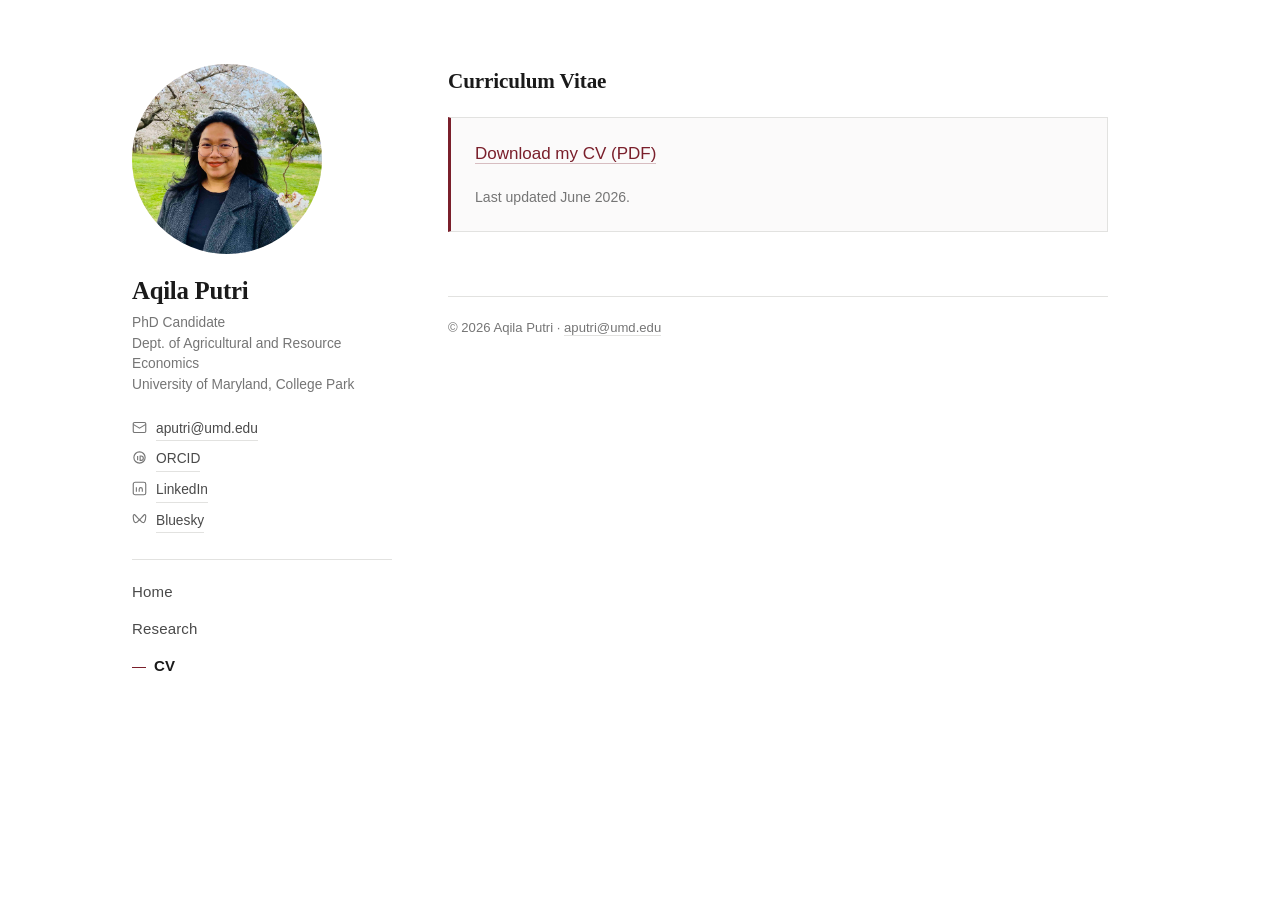
==== cv.html @ e0fd41c8 "Add files via upload" ====
<!DOCTYPE html>
<html lang="en">
<head>
<meta charset="utf-8">
<meta name="viewport" content="width=device-width, initial-scale=1">
<title>CV &middot; Aqila Putri</title>
<meta name="description" content="Curriculum vitae of Aqila Putri.">
<link rel="stylesheet" href="assets/style.css">
</head>
<body>

<div class="wrap">

  <!-- ================= SIDEBAR ================= -->
  <aside class="sidebar">
    <img class="portrait" src="assets/photo.jpg" alt="Aqila Putri">

    <h1>Aqila Putri</h1>
    <p class="affil">PhD Candidate<br>
      Dept. of Agricultural and Resource Economics<br>
      University of Maryland, College Park</p>

    <ul class="meta">
      <li>
        <span class="ico" aria-hidden="true"><svg width="15" height="15" viewBox="0 0 24 24" fill="none" stroke="currentColor" stroke-width="1.8"><rect x="2" y="4" width="20" height="16" rx="2"/><path d="m2 7 10 6 10-6"/></svg></span>
        <a href="mailto:aputri@umd.edu">aputri@umd.edu</a>
      </li>
      <li>
        <span class="ico" aria-hidden="true"><svg width="15" height="15" viewBox="0 0 24 24" fill="none" stroke="currentColor" stroke-width="1.8"><circle cx="12" cy="12" r="9"/><path d="M9 9.5v7M9 6.8v.01M13 16.5v-7h1.6a3.5 3.5 0 0 1 0 7Z"/></svg></span>
        <a href="https://orcid.org/0009-0000-8773-0417">ORCID</a>
      </li>
      <li>
        <span class="ico" aria-hidden="true"><svg width="15" height="15" viewBox="0 0 24 24" fill="none" stroke="currentColor" stroke-width="1.8"><rect x="2" y="2" width="20" height="20" rx="3"/><path d="M7 10v7M7 7v.01M11.5 17v-4a2.5 2.5 0 0 1 5 0v4"/></svg></span>
        <a href="https://www.linkedin.com/in/aqilaputri/">LinkedIn</a>
      </li>
      <li>
        <span class="ico" aria-hidden="true"><svg width="15" height="15" viewBox="0 0 24 24" fill="none" stroke="currentColor" stroke-width="1.8"><path d="M4 4c3 2.5 5.5 6 8 9 2.5-3 5-6.5 8-9 1.5 0 2 1.2 2 2.5 0 3-1 8-2 9.5-1 1.5-3.5 1-5-.5-1.2-1.2-2.2-2.5-3-3.6-.8 1.1-1.8 2.4-3 3.6-1.5 1.5-4 2-5 .5C3 15 2 10 2 6.5 2 5.2 2.5 4 4 4Z"/></svg></span>
        <a href="https://bsky.app/profile/aqilalistya.bsky.social">Bluesky</a>
      </li>
    </ul>

    <nav>
      <ul>
        <li><a href="index.html">Home</a></li>
        <li><a href="research.html">Research</a></li>
        <li><a href="cv.html" class="here">CV</a></li>
      </ul>
    </nav>
  </aside>

  <!-- ================= CONTENT ================= -->
  <main class="content">

    <div class="section">
      <h2>Curriculum Vitae</h2>

      <div class="callout">
        <!-- Currently points at your Dropbox copy so the link works immediately.
             To host the PDF on the site instead, drop the file at assets/cv.pdf
             and change the href below to "assets/cv.pdf". -->
        <p><a href="https://www.dropbox.com/scl/fi/r4vkyi840vp9t6bpu9j5k/260615_AP_CV.pdf?rlkey=cpc2yhgdc3h8gnq4vl2wtkf0z&amp;dl=0">Download my CV (PDF)</a></p>
        <p style="font-size:0.88rem; color:var(--ink-faint); margin-top:10px;">
          Last updated June 2026.
        </p>
      </div>
    </div>

    <footer>
      &copy; 2026 Aqila Putri &middot; <a href="mailto:aputri@umd.edu">aputri@umd.edu</a>
    </footer>

  </main>
</div>

</body>
</html>
---- assets/style.css ----
/* ---------------------------------------------------------------
   Aqila Putri — academic site
   Clean, minimal, sidebar layout. No build step, no dependencies.
   --------------------------------------------------------------- */

:root {
  --ink:        #1a1a1a;
  --ink-soft:   #4a4a4a;
  --ink-faint:  #757575;
  --rule:       #e2e2e0;
  --accent:     #7a1f2b;   /* muted maroon — nods to UMD without shouting */
  --accent-soft:#f3ecec;
  --bg:         #ffffff;
  --sans: "Helvetica Neue", Helvetica, Arial, sans-serif;
  --serif: Georgia, "Times New Roman", Times, serif;
}

* { box-sizing: border-box; }

html { -webkit-text-size-adjust: 100%; }

body {
  margin: 0;
  background: var(--bg);
  color: var(--ink);
  font-family: var(--sans);
  font-size: 17px;
  line-height: 1.65;
  -webkit-font-smoothing: antialiased;
}

a {
  color: var(--accent);
  text-decoration: none;
  border-bottom: 1px solid rgba(122, 31, 43, 0.28);
  transition: border-color .15s ease, color .15s ease;
}

a:hover {
  border-bottom-color: var(--accent);
}

/* ---------- Layout ---------- */

.wrap {
  max-width: 1080px;
  margin: 0 auto;
  padding: 0 32px;
  display: flex;
  align-items: flex-start;
  gap: 56px;
}

.sidebar {
  width: 260px;
  flex: 0 0 260px;
  padding: 64px 0 48px;
  position: sticky;
  top: 0;
}

.content {
  flex: 1 1 auto;
  min-width: 0;
  padding: 64px 0 96px;
  max-width: 660px;
}

/* ---------- Sidebar ---------- */

.portrait {
  width: 190px;
  height: 190px;
  border-radius: 50%;
  object-fit: cover;
  display: block;
  margin-bottom: 22px;
  background: var(--accent-soft);
}

.sidebar h1 {
  font-family: var(--serif);
  font-size: 1.55rem;
  line-height: 1.25;
  font-weight: 600;
  margin: 0 0 6px;
  letter-spacing: -0.01em;
}

.sidebar .affil {
  font-size: 0.86rem;
  line-height: 1.5;
  color: var(--ink-faint);
  margin: 0 0 22px;
}

.meta {
  list-style: none;
  margin: 0 0 26px;
  padding: 0;
  font-size: 0.86rem;
}

.meta li {
  margin-bottom: 7px;
  display: flex;
  align-items: baseline;
  gap: 9px;
}

.meta .ico {
  flex: 0 0 15px;
  color: var(--ink-faint);
  display: inline-flex;
  align-items: center;
  justify-content: center;
  position: relative;
  top: 2px;
}

.meta .ico svg { display: block; }

.meta a {
  color: var(--ink-soft);
  border-bottom-color: var(--rule);
  word-break: break-word;
}

.meta a:hover {
  color: var(--accent);
  border-bottom-color: var(--accent);
}

/* ---------- Nav ---------- */

nav {
  border-top: 1px solid var(--rule);
  padding-top: 18px;
}

nav ul {
  list-style: none;
  margin: 0;
  padding: 0;
}

nav li { margin-bottom: 9px; }

nav a {
  font-size: 0.94rem;
  color: var(--ink-soft);
  border-bottom: none;
  letter-spacing: 0.01em;
}

nav a:hover { color: var(--accent); }

nav a.here {
  color: var(--ink);
  font-weight: 600;
}

nav a.here::before {
  content: "";
  display: inline-block;
  width: 14px;
  height: 1px;
  background: var(--accent);
  vertical-align: middle;
  margin-right: 8px;
}

/* ---------- Content typography ---------- */

.content h2 {
  font-family: var(--serif);
  font-size: 1.32rem;
  font-weight: 600;
  margin: 0 0 18px;
  letter-spacing: -0.005em;
}

.content h2 + p { margin-top: 0; }

.content .section {
  margin-bottom: 52px;
}

.content .section:last-child { margin-bottom: 0; }

.content p {
  margin: 0 0 18px;
}

.content p:last-child { margin-bottom: 0; }

/* ---------- Education list ---------- */

.edu {
  list-style: none;
  margin: 0;
  padding: 0;
}

.edu li {
  padding: 0 0 14px 0;
  margin-bottom: 14px;
  border-bottom: 1px solid var(--rule);
}

.edu li:last-child {
  border-bottom: none;
  margin-bottom: 0;
  padding-bottom: 0;
}

.edu .degree { display: block; }

.edu .school {
  display: block;
  font-size: 0.9rem;
  color: var(--ink-faint);
  margin-top: 1px;
}

/* ---------- Papers ---------- */

.paper {
  padding-bottom: 26px;
  margin-bottom: 26px;
  border-bottom: 1px solid var(--rule);
}

.paper:last-child {
  border-bottom: none;
  margin-bottom: 0;
  padding-bottom: 0;
}

.paper .title {
  font-family: var(--serif);
  font-size: 1.06rem;
  font-weight: 600;
  line-height: 1.4;
  margin: 0 0 5px;
}

.paper .byline {
  font-size: 0.9rem;
  color: var(--ink-faint);
  margin: 0 0 10px;
}

.paper .byline em { font-style: italic; }

.abstract {
  font-size: 0.94rem;
  line-height: 1.6;
  color: var(--ink-soft);
  margin: 0;
}

.abstract[hidden] { display: none; }

.toggle {
  background: none;
  border: none;
  padding: 0;
  margin: 0 0 10px;
  font: inherit;
  font-size: 0.84rem;
  letter-spacing: 0.04em;
  text-transform: uppercase;
  color: var(--accent);
  cursor: pointer;
  border-bottom: 1px solid rgba(122, 31, 43, 0.28);
  line-height: 1.4;
}

.toggle:hover { border-bottom-color: var(--accent); }

.tag {
  display: inline-block;
  font-size: 0.72rem;
  letter-spacing: 0.07em;
  text-transform: uppercase;
  color: var(--accent);
  background: var(--accent-soft);
  padding: 2px 8px;
  border-radius: 3px;
  margin-bottom: 8px;
  font-weight: 600;
}

/* ---------- Simple list (works in progress) ---------- */

.wip {
  list-style: none;
  margin: 0;
  padding: 0;
}

.wip li {
  padding-left: 24px;
  position: relative;
  margin-bottom: 14px;
  line-height: 1.55;
}

.wip li::before {
  content: "—";
  position: absolute;
  left: 0;
  color: var(--ink-faint);
}

.wip .with {
  display: block;
  font-size: 0.88rem;
  color: var(--ink-faint);
}

/* ---------- Callout (CV page) ---------- */

.callout {
  border: 1px solid var(--rule);
  border-left: 3px solid var(--accent);
  padding: 22px 24px;
  background: #fbfafa;
}

.callout p:last-child { margin-bottom: 0; }

/* ---------- Footer ---------- */

footer {
  margin-top: 64px;
  padding-top: 20px;
  border-top: 1px solid var(--rule);
  font-size: 0.82rem;
  color: var(--ink-faint);
}

footer a { color: var(--ink-faint); border-bottom-color: var(--rule); }

/* ---------- Responsive ---------- */

@media (max-width: 800px) {
  body { font-size: 16px; }

  .wrap {
    flex-direction: column;
    gap: 0;
    padding: 0 24px;
  }

  .sidebar {
    width: 100%;
    flex: 1 1 auto;
    position: static;
    padding: 44px 0 26px;
    text-align: center;
  }

  .portrait {
    margin: 0 auto 20px;
    width: 158px;
    height: 158px;
  }

  .meta {
    display: inline-block;
    text-align: left;
  }

  nav {
    margin-top: 4px;
  }

  nav ul {
    display: flex;
    flex-wrap: wrap;
    justify-content: center;
    gap: 6px 22px;
  }

  nav li { margin-bottom: 0; }

  nav a.here::before { display: none; }

  .content {
    padding: 30px 0 72px;
    max-width: none;
  }
}
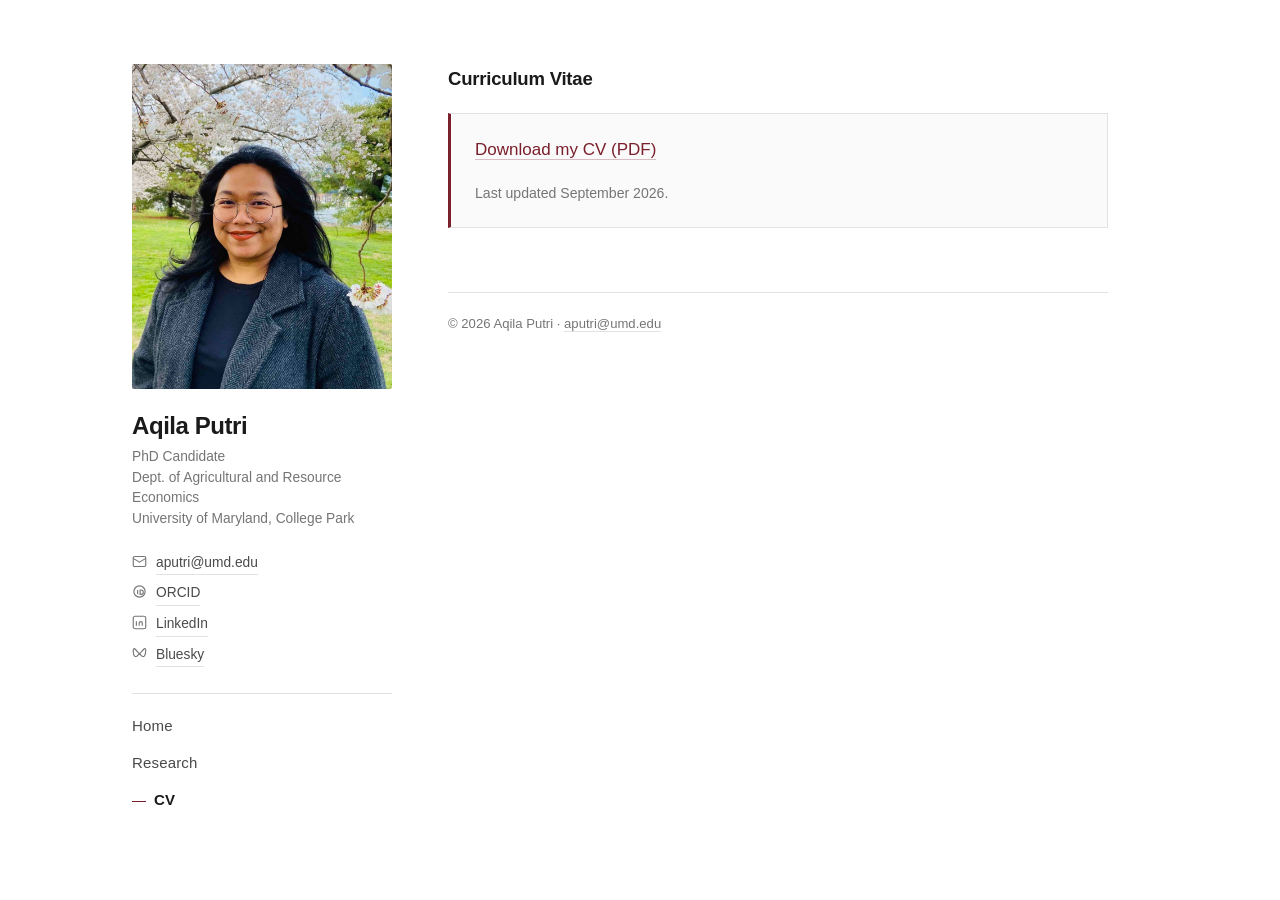
==== commit 0a1cffa7: "update CV link" ====
--- a/cv.html
+++ b/cv.html
@@ -58,9 +58,9 @@
         <!-- Currently points at your Dropbox copy so the link works immediately.
              To host the PDF on the site instead, drop the file at assets/cv.pdf
              and change the href below to "assets/cv.pdf". -->
-        <p><a href="https://www.dropbox.com/scl/fi/r4vkyi840vp9t6bpu9j5k/260615_AP_CV.pdf?rlkey=cpc2yhgdc3h8gnq4vl2wtkf0z&amp;dl=0">Download my CV (PDF)</a></p>
+        <p><a href="https://www.dropbox.com/scl/fi/oh1rkvjb0yhg8dn993gv7/260915_Putri_CV.pdf?rlkey=928ec3kgqtmodaqtmrmslo350&amp;dl=0">Download my CV (PDF)</a></p>
         <p style="font-size:0.88rem; color:var(--ink-faint); margin-top:10px;">
-          Last updated June 2026.
+          Last updated September 2026.
         </p>
       </div>
     </div>
--- a/assets/style.css
+++ b/assets/style.css
@@ -11,8 +11,7 @@
   --accent:     #7a1f2b;   /* muted maroon — nods to UMD without shouting */
   --accent-soft:#f3ecec;
   --bg:         #ffffff;
-  --sans: "Helvetica Neue", Helvetica, Arial, sans-serif;
-  --serif: Georgia, "Times New Roman", Times, serif;
+  --sans: -apple-system, BlinkMacSystemFont, "Helvetica Neue", Helvetica, Arial, sans-serif;
 }
 
 * { box-sizing: border-box; }
@@ -69,9 +68,9 @@
 /* ---------- Sidebar ---------- */
 
 .portrait {
-  width: 190px;
-  height: 190px;
-  border-radius: 50%;
+  width: 100%;
+  aspect-ratio: 4 / 5;
+  border-radius: 2px;
   object-fit: cover;
   display: block;
   margin-bottom: 22px;
@@ -79,12 +78,11 @@
 }
 
 .sidebar h1 {
-  font-family: var(--serif);
-  font-size: 1.55rem;
+  font-size: 1.5rem;
   line-height: 1.25;
-  font-weight: 600;
+  font-weight: 700;
   margin: 0 0 6px;
-  letter-spacing: -0.01em;
+  letter-spacing: -0.018em;
 }
 
 .sidebar .affil {
@@ -173,11 +171,10 @@
 /* ---------- Content typography ---------- */
 
 .content h2 {
-  font-family: var(--serif);
-  font-size: 1.32rem;
-  font-weight: 600;
+  font-size: 1.16rem;
+  font-weight: 700;
   margin: 0 0 18px;
-  letter-spacing: -0.005em;
+  letter-spacing: -0.012em;
 }
 
 .content h2 + p { margin-top: 0; }
@@ -238,11 +235,11 @@
 }
 
 .paper .title {
-  font-family: var(--serif);
-  font-size: 1.06rem;
+  font-size: 1.02rem;
   font-weight: 600;
   line-height: 1.4;
   margin: 0 0 5px;
+  letter-spacing: -0.008em;
 }
 
 .paper .byline {
@@ -364,8 +361,7 @@
 
   .portrait {
     margin: 0 auto 20px;
-    width: 158px;
-    height: 158px;
+    width: 210px;
   }
 
   .meta {
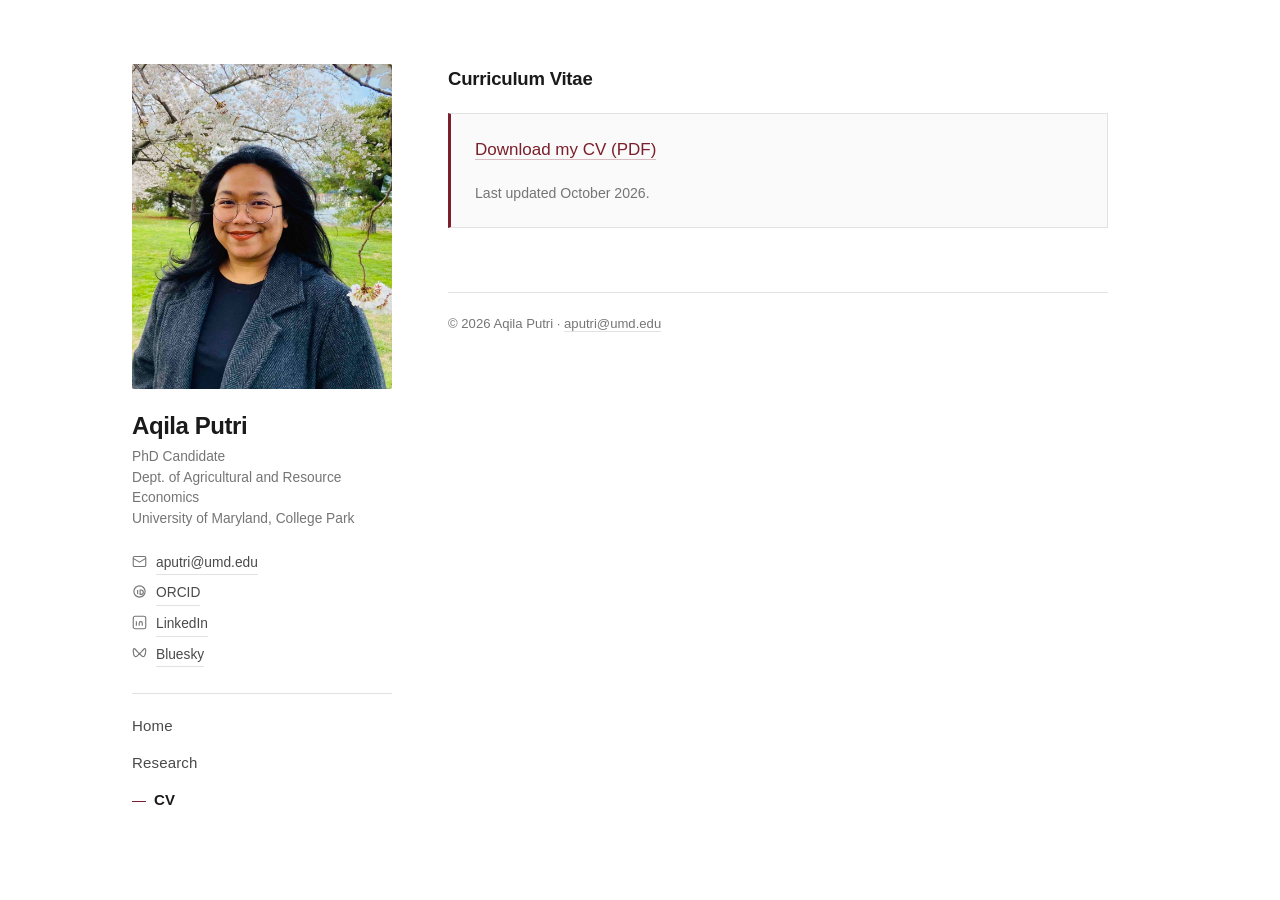
==== commit 33b1bc6f: "Update abstract and CV link" ====
--- a/cv.html
+++ b/cv.html
@@ -58,9 +58,9 @@
         <!-- Currently points at your Dropbox copy so the link works immediately.
              To host the PDF on the site instead, drop the file at assets/cv.pdf
              and change the href below to "assets/cv.pdf". -->
-        <p><a href="https://www.dropbox.com/scl/fi/oh1rkvjb0yhg8dn993gv7/260915_Putri_CV.pdf?rlkey=928ec3kgqtmodaqtmrmslo350&amp;dl=0">Download my CV (PDF)</a></p>
+        <p><a href="https://www.dropbox.com/scl/fi/q3mo3j8kahfp2asqs1l8y/261002-Putri_CV.pdf?rlkey=tkoo0zcypy80v5rrehh0vq9q4&amp;dl=0">Download my CV (PDF)</a></p>
         <p style="font-size:0.88rem; color:var(--ink-faint); margin-top:10px;">
-          Last updated September 2026.
+          Last updated October 2026.
         </p>
       </div>
     </div>
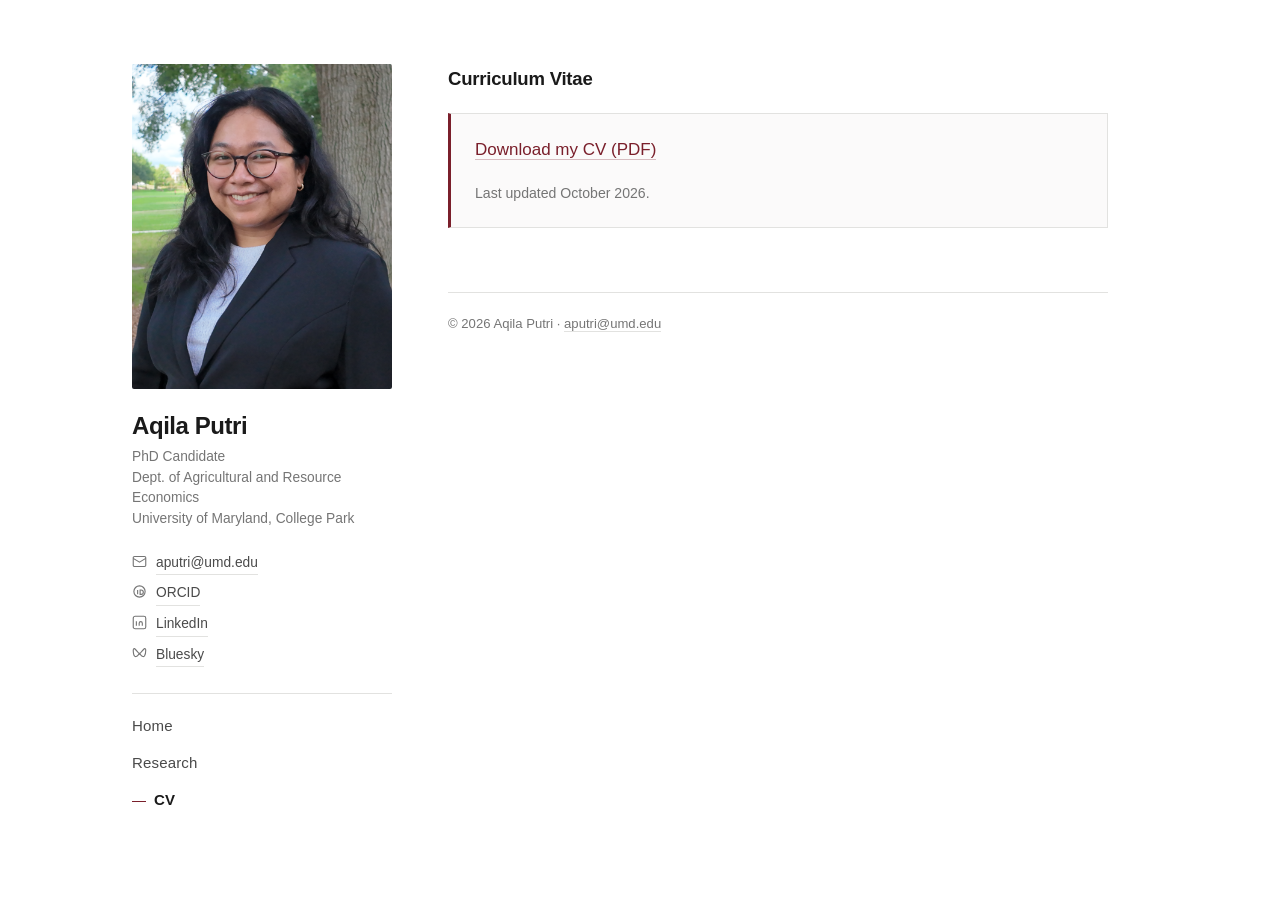
==== commit b3f0bacf: "Add JMP page, self-hosted cv and paper PDFs, new photo" ====
--- a/cv.html
+++ b/cv.html
@@ -6,6 +6,7 @@
 <title>CV &middot; Aqila Putri</title>
 <meta name="description" content="Curriculum vitae of Aqila Putri.">
 <link rel="stylesheet" href="assets/style.css">
+
 </head>
 <body>
 
@@ -55,10 +56,9 @@
       <h2>Curriculum Vitae</h2>
 
       <div class="callout">
-        <!-- Currently points at your Dropbox copy so the link works immediately.
-             To host the PDF on the site instead, drop the file at assets/cv.pdf
-             and change the href below to "assets/cv.pdf". -->
-        <p><a href="https://www.dropbox.com/scl/fi/q3mo3j8kahfp2asqs1l8y/261002-Putri_CV.pdf?rlkey=tkoo0zcypy80v5rrehh0vq9q4&amp;dl=0">Download my CV (PDF)</a></p>
+        <!-- The PDF lives in this repo at assets/cv.pdf. To update it, upload a new
+             file under that exact same name and this link keeps working. -->
+        <p><a href="assets/cv.pdf">Download my CV (PDF)</a></p>
         <p style="font-size:0.88rem; color:var(--ink-faint); margin-top:10px;">
           Last updated October 2026.
         </p>
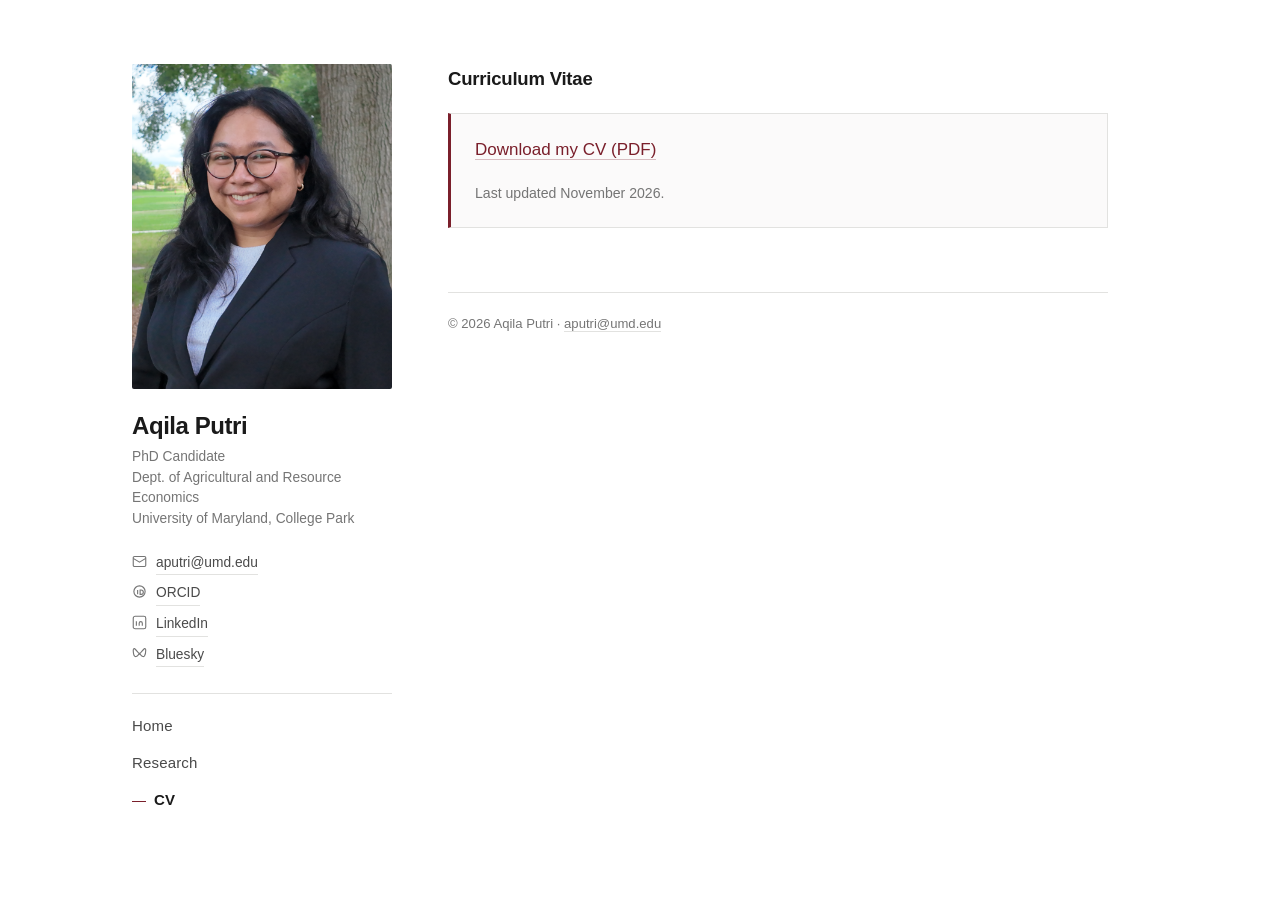
==== commit 874cdc3e: "new jmp, new cv, updated abstract" ====
--- a/cv.html
+++ b/cv.html
@@ -6,7 +6,6 @@
 <title>CV &middot; Aqila Putri</title>
 <meta name="description" content="Curriculum vitae of Aqila Putri.">
 <link rel="stylesheet" href="assets/style.css">
-
 </head>
 <body>
 
@@ -60,7 +59,7 @@
              file under that exact same name and this link keeps working. -->
         <p><a href="assets/cv.pdf">Download my CV (PDF)</a></p>
         <p style="font-size:0.88rem; color:var(--ink-faint); margin-top:10px;">
-          Last updated October 2026.
+          Last updated November 2026.
         </p>
       </div>
     </div>
